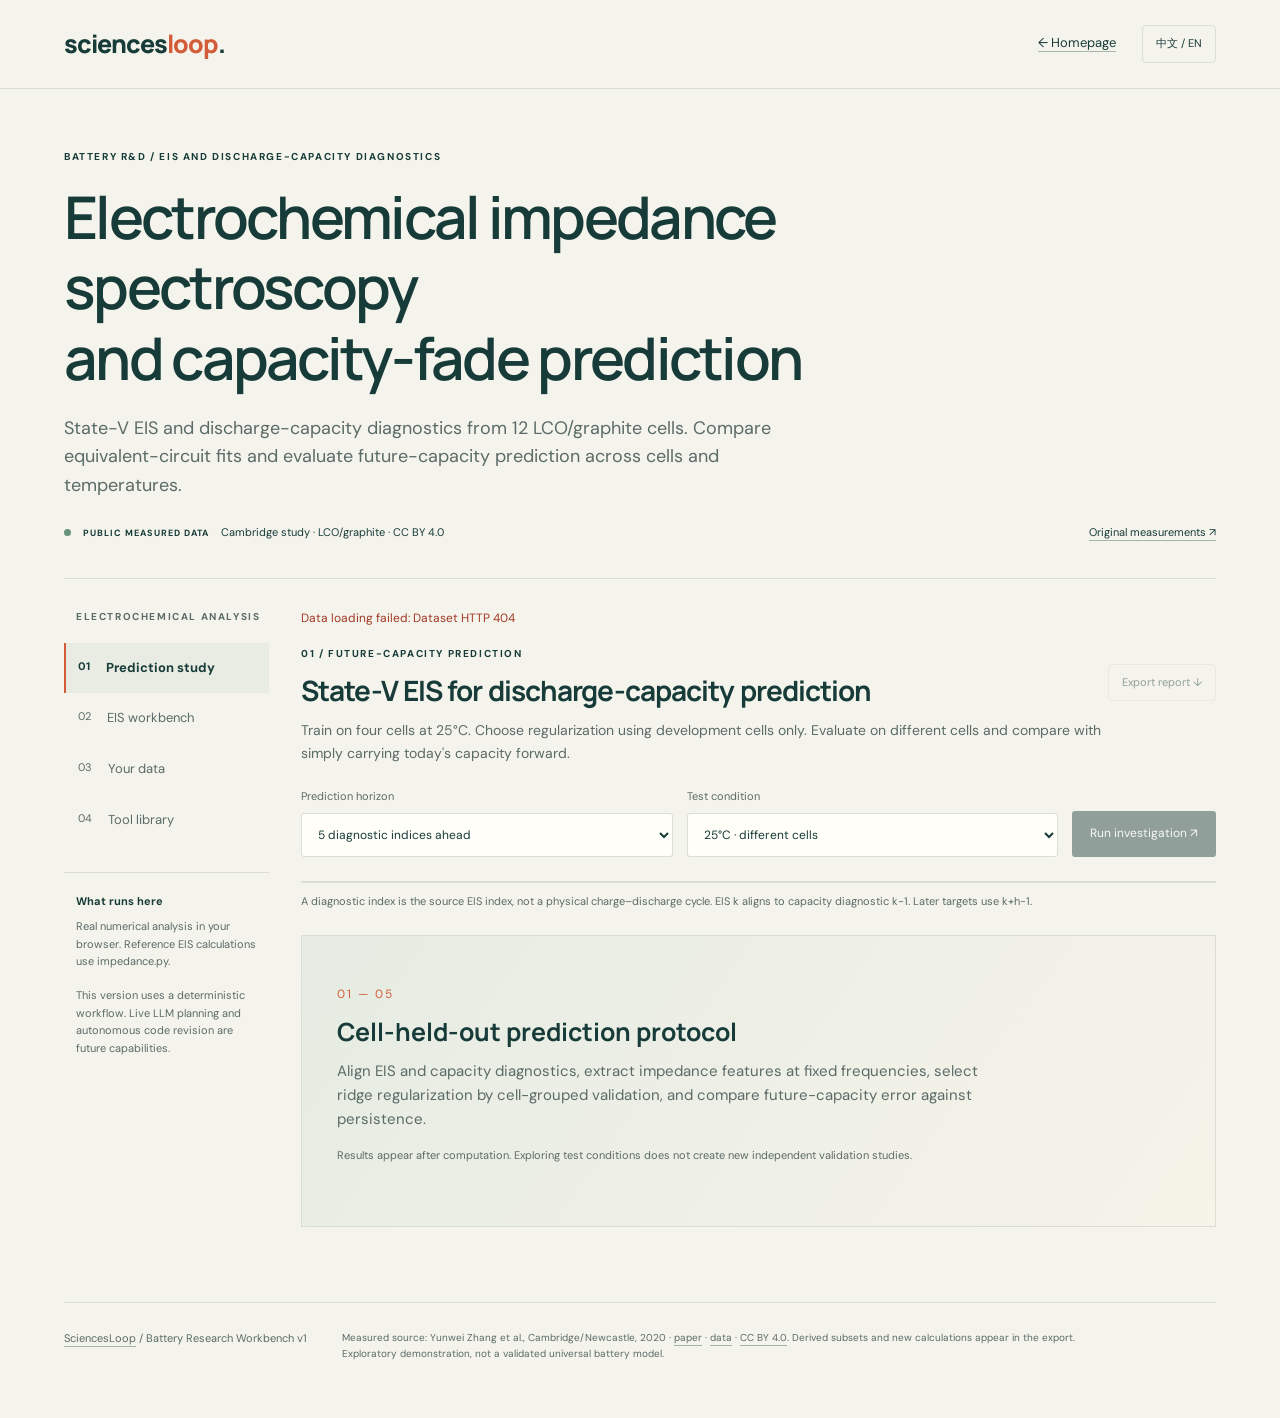
==== tools/battery-tools/web/index.html @ 1ac0e7f2 "Add executable battery research tools with EIS fitting and held-out capacity forecasts" ====
<!doctype html>
<html lang="en"><head><meta charset="utf-8"><meta name="viewport" content="width=device-width,initial-scale=1"><meta name="description" content="An executable battery research workbench using measured impedance and capacity data."><title>Battery Research Workbench · SciencesLoop</title><link rel="stylesheet" href="styles.css"></head>
<body><header><a class="brand" href="https://sciencesloop.com/">sciences<span>loop</span>.</a><nav><a href="https://sciencesloop.com/">← Homepage</a><button id="language" class="quiet">中文 / EN</button></nav></header>
<main><section class="intro"><div class="eyebrow">BATTERY R&D / EIS AND DISCHARGE-CAPACITY DIAGNOSTICS</div><h1 id="hero">Electrochemical impedance spectroscopy<br>and capacity-fade prediction</h1><p id="lead">State-V EIS and discharge-capacity diagnostics from 12 LCO/graphite cells. Compare equivalent-circuit fits and evaluate future-capacity prediction across cells and temperatures.</p><div class="source-line"><span class="dot"></span><strong>PUBLIC MEASURED DATA</strong><span>Cambridge study · LCO/graphite · CC BY 4.0</span><a href="https://doi.org/10.5281/zenodo.3633835" target="_blank" rel="noreferrer">Original measurements ↗</a></div></section>
<div class="workspace"><aside><div class="rail-label">ELECTROCHEMICAL ANALYSIS</div><button class="tab active" data-tab="investigation">01 <span>Prediction study</span></button><button class="tab" data-tab="eis">02 <span>EIS workbench</span></button><button class="tab" data-tab="import">03 <span>Your data</span></button><button class="tab" data-tab="tools">04 <span>Tool library</span></button><div class="rail-note"><strong>What runs here</strong><p>Real numerical analysis in your browser. Reference EIS calculations use impedance.py.</p><p>This version uses a deterministic workflow. Live LLM planning and autonomous code revision are future capabilities.</p></div></aside>
<div class="content"><div id="status" role="status" aria-live="polite">Loading checksum-verified measured data…</div>
<section class="panel" id="investigation"><div class="section-top"><div><div class="eyebrow">01 / FUTURE-CAPACITY PREDICTION</div><h2 id="questionTitle">State-V EIS for discharge-capacity prediction</h2></div><button class="quiet" id="downloadReport" disabled>Export report ↓</button></div><p class="muted" id="questionText">Train on four cells at 25°C. Choose regularization using development cells only. Evaluate on different cells and compare with simply carrying today's capacity forward.</p>
<div class="controls"><label>Prediction horizon<select id="horizon"><option value="5">5 diagnostic indices ahead</option><option value="10">10 diagnostic indices ahead</option><option value="20">20 diagnostic indices ahead</option></select></label><label>Test condition<select id="domain"><option value="25">25°C · different cells</option><option value="35">35°C · temperature shift</option><option value="45">45°C · temperature shift</option></select></label><button class="primary" id="run" disabled>Run investigation ↗</button></div>
<div class="facts" id="facts"></div><p class="small">A diagnostic index is the source EIS index, not a physical charge–discharge cycle. EIS k aligns to capacity diagnostic k−1. Later targets use k+h−1.</p>
<div id="results" hidden><div class="finding"><div class="eyebrow">HELD-OUT-CELL RESULTS</div><h3 id="findingTitle"></h3><p id="findingText"></p></div><div class="metrics" id="metrics"></div><div class="chart-grid"><article><h3>Measured and predicted capacity</h3><p class="small">Forecasts use EIS at the earlier index. Bands use development residuals.</p><label class="inline">Cell <select id="resultCell"></select></label><div id="capacityChart" class="chart"></div></article><article><h3>Prediction vs. withheld measurement</h3><p class="small">Each point is a diagnostic record. Points within a cell are correlated.</p><div id="scatterChart" class="chart"></div></article></div><article class="full"><h3>Model comparison</h3><div id="modelTable"></div><p class="small">MAE is the mean of each cell's MAE, in mAh. Residual bands have no guaranteed coverage.</p></article><div class="chart-grid"><article><h3>Development validation</h3><div id="cvChart" class="chart compact"></div><p class="small">Leave one development cell out. Test cells do not select alpha.</p></article><article><h3>Next experiment</h3><p id="nextExperiment"></p><p class="small">A proposal for a qualified researcher. No instrument command executes.</p></article></div><article class="full trace"><div class="section-top"><h3>Execution record</h3><button id="downloadPredictions" class="quiet">Prediction CSV ↓</button></div><ol id="trace"></ol><details><summary>Inspect model and numerical source</summary><p><a href="analysis.mjs" download>Numerical source</a> · <a href="data.json" download>Derived public dataset</a></p><pre id="modelCode"></pre></details></article></div>
<div id="empty" class="empty"><span>01 — 05</span><h3>Cell-held-out prediction protocol</h3><p>Align EIS and capacity diagnostics, extract impedance features at fixed frequencies, select ridge regularization by cell-grouped validation, and compare future-capacity error against persistence.</p><p class="small">Results appear after computation. Exploring test conditions does not create new independent validation studies.</p></div></section>
<section class="panel" id="eis" hidden><div class="eyebrow">02 / IMPEDANCE ANALYSIS</div><h2>Equivalent-circuit fitting and linear-KK assessment</h2><p class="muted">Inspect measured Nyquist curves and a model-dependent fit. Three reference spectra include linear-KK checks and RC-versus-CPE fits computed with impedance.py.</p><div class="controls"><label>Cell<select id="eisCell"></select></label><label>Diagnostic index<select id="eisCycle"></select></label><button class="primary" id="fit">Fit candidate circuit ↗</button></div><p class="small">Candidate: R0 + parallel(R1, CPE) + semi-infinite Warburg. Only capacitive points enter this fit. Fitted parameters do not uniquely identify a physical process.</p><div class="chart-grid"><article><h3>Nyquist plot</h3><div id="nyquist" class="chart"></div></article><article><h3>Modulus and frequency</h3><div id="bode" class="chart"></div></article></div><div id="fitResults"></div><article class="full"><h3>Checks before interpretation</h3><p id="eisChecks"></p><p class="small">KK consistency does not prove linearity, stationarity or a degradation mechanism. More than one circuit may explain a spectrum.</p></article></section>
<section class="panel" id="import" hidden><div class="eyebrow">03 / BRING YOUR DATA</div><h2>Battery-test CSV import and dQ/dV analysis</h2><p class="muted">Files stay in this browser session. This version reads the CSV schemas below; vendor-native files need a verified adapter.</p><label class="upload">Choose a CSV<input id="upload" type="file" accept=".csv,text/csv"></label><div id="importStatus" role="status" aria-live="polite"></div><article class="full"><h3>EIS CSV</h3><p>One row per frequency point. Use actual imaginary impedance, not −Im(Z), in z_imag_ohm. Single-spectrum fitting is available here. Multi-cell prediction for imported data is a later adapter.</p><pre>cell_id,cycle,frequency_hz,z_real_ohm,z_imag_ohm
cell_A,1,1000,0.41,-0.03</pre><button id="templateEis" class="quiet">Download measured EIS example ↓</button><p class="small">The example is a derivative of the cited Cambridge data.</p></article><article class="full"><h3>Cycling CSV and dQ/dV</h3><p>One continuous constant-current charge or discharge segment per cell/cycle/direction. Capacity must accumulate through the segment.</p><pre>cell_id,cycle,voltage_v,capacity_mah,current_a
cell_A,1,3.6,0.02,0.01</pre><p class="small">Checks current variation and voltage reversals before local-linear differentiation over 20 mV. Peaks depend on sampling and preprocessing. No diffusion or EIS estimate comes from a smooth cycling curve.</p><button id="templateCycling" class="quiet">Download column template ↓</button></article><div id="importResults"></div></section>
<section class="panel" id="tools" hidden><div class="eyebrow">04 / THE EXISTING TOOL ECOSYSTEM</div><h2>Battery data-processing and calculation tools</h2><p class="muted">The difficult work is deciding what data and assumptions each calculation needs, then checking whether its result answers the research question.</p><div id="toolTable"></div><article class="full"><h3>The agent's research job</h3><p>Identify data and units, assess method applicability, develop and test analysis code, compare models on independent cases, and propose a discriminating measurement.</p><p class="small">Implemented: public-data audit, impedance.py reference checks and fits, browser circuit fitting, CSV/dQ/dV checks, grouped model selection and prediction. Other packages below are researched integration candidates.</p></article></section>
</div></div><footer><div><a href="https://sciencesloop.com/">SciencesLoop</a> / Battery Research Workbench v1</div><p>Measured source: Yunwei Zhang et al., Cambridge/Newcastle, 2020 · <a href="https://doi.org/10.1038/s41467-020-15235-7">paper</a> · <a href="https://doi.org/10.5281/zenodo.3633835">data</a> · <a href="https://creativecommons.org/licenses/by/4.0/">CC BY 4.0</a>. Derived subsets and new calculations appear in the export. Exploratory demonstration, not a validated universal battery model.</p></footer></main><script type="module" src="app.mjs"></script></body></html>
---- tools/battery-tools/web/styles.css ----
@import url('https://fonts.googleapis.com/css2?family=DM+Sans:wght@400;500;600;700&family=Manrope:wght@400;500;600;700;800&display=swap');
:root{--ink:#173b38;--muted:#5b6b67;--bg:#f4f3ec;--paper:#fffef9;--line:#d9dfd7;--accent:#d45d39;--soft:#e8ede5}*{box-sizing:border-box}body{margin:0;background:var(--bg);color:var(--ink);font:15px/1.6 'DM Sans',system-ui,sans-serif}header{max-width:1440px;margin:auto;padding:25px 5%;display:flex;align-items:center;justify-content:space-between;border-bottom:1px solid var(--line)}a{color:inherit;text-decoration-color:#a3b6a7;text-underline-offset:4px}.brand{font:800 25px Manrope,system-ui;text-decoration:none;letter-spacing:-1px}.brand span{color:var(--accent)}nav{display:flex;align-items:center;gap:26px;font-size:13px}button,select,input{font:inherit}button,a,select,summary{touch-action:manipulation}button{cursor:pointer}button:disabled{opacity:.45;cursor:wait}button:focus-visible,a:focus-visible,select:focus-visible,summary:focus-visible{outline:3px solid var(--accent);outline-offset:4px}main{max-width:1440px;margin:auto;padding:0 5%}.intro{padding:60px 0 36px}.eyebrow,.rail-label{font-size:10px;font-weight:700;letter-spacing:1.6px}h1,h2,h3{font-family:Manrope,system-ui;line-height:1.2}h1{font-size:clamp(36px,4.6vw,62px);letter-spacing:-2.7px;font-weight:600;margin:17px 0 20px;max-width:900px}h2{font-size:28px;letter-spacing:-.9px;margin:12px 0}h3{font-size:18px;font-weight:700;margin:0 0 16px}p{margin:0 0 16px}.intro>p{font-size:18px;max-width:740px;color:var(--muted)}.source-line{display:flex;align-items:center;gap:12px;flex-wrap:wrap;font-size:11px;margin-top:24px}.source-line strong{font-size:9px;letter-spacing:1px}.source-line a{margin-left:auto}.dot{width:7px;height:7px;border-radius:50%;background:#68917c}.workspace{display:grid;grid-template-columns:205px minmax(0,1fr);border-top:1px solid var(--line);gap:32px;padding-top:30px}aside{align-self:start;position:sticky;top:20px}.rail-label{color:var(--muted);padding:0 0 18px 12px}.tab{display:flex;gap:16px;width:100%;border:0;background:none;color:var(--muted);padding:15px 12px;text-align:left;font-size:11px;border-left:2px solid transparent}.tab span{font-size:13px}.tab.active{color:var(--ink);border-color:var(--accent);background:#e9ece3;font-weight:700}.rail-note{font-size:11px;color:var(--muted);border-top:1px solid var(--line);margin-top:26px;padding:20px 12px}.rail-note strong{color:var(--ink)}.rail-note p{margin-top:8px}.content{min-width:0}#status{font-size:12px;color:var(--muted);padding-bottom:18px}.panel{padding-bottom:40px}.panel[hidden]{display:none}.section-top{display:flex;justify-content:space-between;gap:20px;align-items:center}.quiet{border:1px solid var(--line);background:transparent;color:var(--ink);border-radius:4px;padding:9px 13px;font-size:11px;white-space:nowrap}.muted{color:var(--muted);font-size:14px;max-width:820px}.small{font-size:11px;color:var(--muted);line-height:1.6}.controls{display:flex;gap:14px;align-items:end;margin:24px 0}.controls label{font-size:11px;color:var(--muted);display:flex;flex:1;flex-direction:column;gap:7px}select{width:100%;border:1px solid var(--line);padding:12px;background:var(--paper);border-radius:3px;color:var(--ink);font-size:12px}.primary{border:0;border-radius:3px;background:var(--ink);color:white;padding:13px 18px;font-size:12px;min-height:43px;white-space:nowrap}.primary:hover{background:#28554b}.facts{display:flex;border-top:1px solid var(--line);border-bottom:1px solid var(--line);margin:24px 0 10px}.fact{flex:1;padding:16px 10px;border-right:1px solid var(--line)}.fact:first-child{padding-left:0}.fact:last-child{border:0}.fact b{display:block;font-size:22px;font-weight:500}.fact small{font-size:10px;color:var(--muted)}.empty{padding:45px 35px;border:1px solid var(--line);margin-top:25px;background:linear-gradient(125deg,#e6ece3,#f6f3e9)}.empty>span{color:var(--accent);font-size:12px;letter-spacing:2px}.empty h3{font-size:25px;margin:12px 0}.empty p{max-width:660px;color:var(--muted)}.finding{padding:25px 0;border-bottom:1px solid var(--line)}.finding .eyebrow{color:var(--accent)}.finding h3{font-size:24px;margin:12px 0}.finding p{font-size:13px}.metrics{display:grid;grid-template-columns:repeat(3,1fr);gap:20px;padding:24px 0}.metric{border-left:2px solid var(--line);padding-left:15px}.metric strong{font-size:25px;display:block;font-weight:500}.metric small{font-size:10px;color:var(--muted)}.metric .best{color:var(--accent)}.chart-grid{display:grid;grid-template-columns:1fr 1fr;gap:20px;margin:0 0 20px}article{background:var(--paper);padding:23px 22px;border:1px solid var(--line);min-width:0}article.full{margin-bottom:20px}.chart{min-height:270px;width:100%;margin-top:12px}.chart svg{display:block;width:100%;height:auto}.chart.compact{min-height:190px}.inline{font-size:11px;display:flex;align-items:center;gap:10px}.inline select{padding:5px;width:auto;font-size:11px}.legend{display:flex;gap:12px;flex-wrap:wrap;font-size:9px;color:var(--muted)}.legend i{display:inline-block;width:12px;height:3px;margin:0 4px 2px 0}table{width:100%;border-collapse:collapse;font-size:11px}th{text-align:left;font-weight:600;color:var(--muted);border-bottom:1px solid var(--line);padding:12px 8px}td{padding:12px 8px;border-bottom:1px solid #eceee6;vertical-align:top}td:first-child,th:first-child{padding-left:0}.trace ol{list-style:none;counter-reset:trace;padding:0;margin:10px 0 24px}.trace li{counter-increment:trace;padding:12px 0 12px 34px;border-bottom:1px solid var(--line);position:relative;font-size:12px}.trace li:before{content:counter(trace,decimal-leading-zero);position:absolute;left:0;color:var(--accent);font-size:10px;top:14px}.trace li b{display:block}.trace li span{color:var(--muted);font-size:11px}pre{background:#edf0e9;padding:18px;overflow:auto;font:11px/1.7 ui-monospace,monospace;white-space:pre-wrap;overflow-wrap:anywhere;border-radius:3px}details{font-size:12px}summary{cursor:pointer}.upload{display:block;padding:25px;border:1px dashed #91a89a;margin:24px 0;background:#eaf0e7;font-weight:500}.upload input{display:block;margin-top:12px;width:100%;font-size:12px}#importStatus{font-size:13px;padding:10px 0}.error{color:#a23823!important}.success{color:#2f684b}#toolTable a{font-weight:600}footer{border-top:1px solid var(--line);display:flex;gap:35px;margin-top:35px;padding:27px 0 40px;font-size:11px;color:var(--muted)}footer>div{white-space:nowrap}footer>p{font-size:10px;max-width:740px}.table-scroll{overflow-x:auto}.notice{padding:15px;background:var(--soft);font-size:12px;margin:18px 0}
@media(max-width:1000px){.workspace{grid-template-columns:165px minmax(0,1fr);gap:20px}.controls{flex-wrap:wrap}.controls .primary{width:100%}.chart-grid{grid-template-columns:1fr}.chart{min-height:220px}h1{letter-spacing:-1.8px}.source-line a{margin-left:0}.metrics{gap:10px}.metric{padding-left:10px}}
@media(max-width:650px){header{padding:18px 5%}.brand{font-size:21px}nav{gap:13px}nav>a{font-size:10px}.intro{padding-top:35px}h1{font-size:37px;letter-spacing:-1.7px}.intro>p{font-size:15px}.source-line{gap:8px;font-size:10px}.workspace{display:block;padding-top:18px}aside{position:static;display:flex;overflow-x:auto;margin-bottom:24px;border-bottom:1px solid var(--line)}.rail-label,.rail-note{display:none}.tab{width:auto;flex-shrink:0;border:0;border-bottom:2px solid transparent;padding:12px 10px;gap:6px}.tab span{font-size:10px}.tab.active{border-color:var(--accent)}h2{font-size:24px}.section-top{align-items:start;flex-wrap:wrap}.section-top>.quiet{padding:6px 9px}.controls{gap:10px}.controls label{min-width:130px}.facts{flex-wrap:wrap}.fact{min-width:45%;border-bottom:1px solid var(--line)}.fact:nth-child(2){border-right:0}.fact:nth-child(3){padding-left:0}.fact b{font-size:20px}.metrics{grid-template-columns:1fr}.metric{padding:8px 0 8px 14px}.metric strong{font-size:24px}.empty{padding:25px}.empty h3{font-size:22px}article{padding:20px 15px}.chart{min-height:190px}.chart-grid{gap:15px}footer{display:block}footer>div{margin-bottom:15px}table{font-size:10px}th,td{padding:10px 6px}}
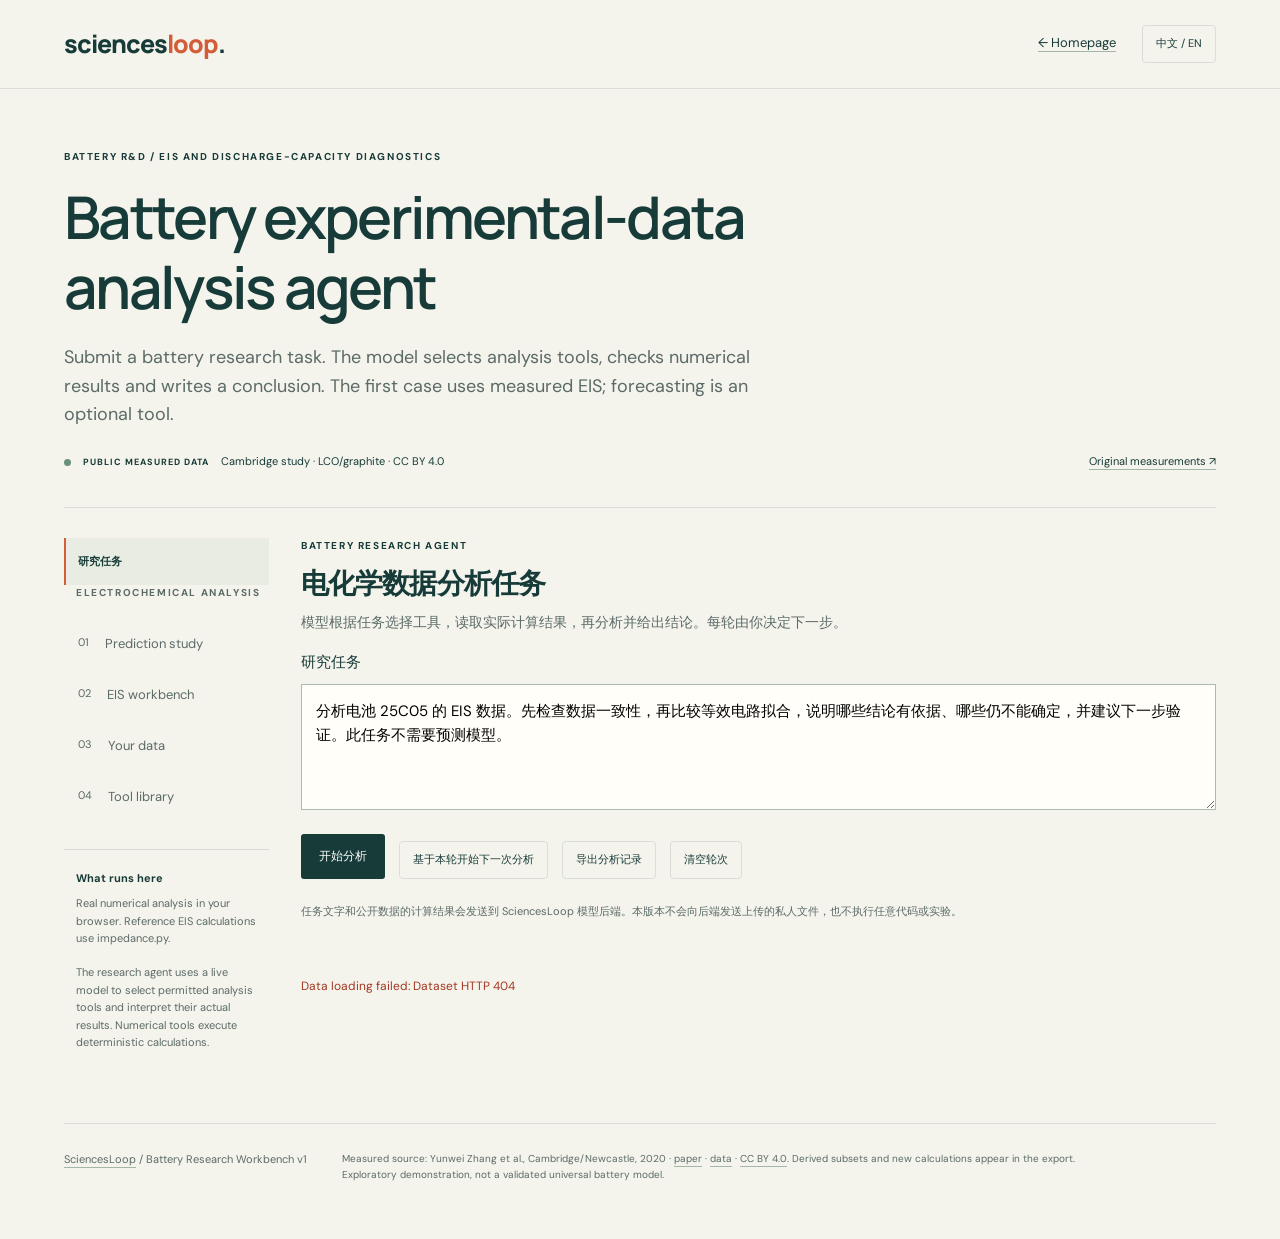
==== commit 033582d3: "Add live model-selected battery tools and researcher-started iterative analysis" ====
--- a/tools/battery-tools/web/index.html
+++ b/tools/battery-tools/web/index.html
@@ -1,8 +1,8 @@
 <!doctype html>
 <html lang="en"><head><meta charset="utf-8"><meta name="viewport" content="width=device-width,initial-scale=1"><meta name="description" content="An executable battery research workbench using measured impedance and capacity data."><title>Battery Research Workbench · SciencesLoop</title><link rel="stylesheet" href="styles.css"></head>
 <body><header><a class="brand" href="https://sciencesloop.com/">sciences<span>loop</span>.</a><nav><a href="https://sciencesloop.com/">← Homepage</a><button id="language" class="quiet">中文 / EN</button></nav></header>
-<main><section class="intro"><div class="eyebrow">BATTERY R&D / EIS AND DISCHARGE-CAPACITY DIAGNOSTICS</div><h1 id="hero">Electrochemical impedance spectroscopy<br>and capacity-fade prediction</h1><p id="lead">State-V EIS and discharge-capacity diagnostics from 12 LCO/graphite cells. Compare equivalent-circuit fits and evaluate future-capacity prediction across cells and temperatures.</p><div class="source-line"><span class="dot"></span><strong>PUBLIC MEASURED DATA</strong><span>Cambridge study · LCO/graphite · CC BY 4.0</span><a href="https://doi.org/10.5281/zenodo.3633835" target="_blank" rel="noreferrer">Original measurements ↗</a></div></section>
-<div class="workspace"><aside><div class="rail-label">ELECTROCHEMICAL ANALYSIS</div><button class="tab active" data-tab="investigation">01 <span>Prediction study</span></button><button class="tab" data-tab="eis">02 <span>EIS workbench</span></button><button class="tab" data-tab="import">03 <span>Your data</span></button><button class="tab" data-tab="tools">04 <span>Tool library</span></button><div class="rail-note"><strong>What runs here</strong><p>Real numerical analysis in your browser. Reference EIS calculations use impedance.py.</p><p>This version uses a deterministic workflow. Live LLM planning and autonomous code revision are future capabilities.</p></div></aside>
+<main><section class="intro"><div class="eyebrow">BATTERY R&D / EIS AND DISCHARGE-CAPACITY DIAGNOSTICS</div><h1 id="hero">Battery experimental-data analysis agent</h1><p id="lead">Submit a battery research task. The model selects analysis tools, checks numerical results and writes a conclusion. The first case uses measured EIS; forecasting is an optional tool.</p><div class="source-line"><span class="dot"></span><strong>PUBLIC MEASURED DATA</strong><span>Cambridge study · LCO/graphite · CC BY 4.0</span><a href="https://doi.org/10.5281/zenodo.3633835" target="_blank" rel="noreferrer">Original measurements ↗</a></div></section>
+<div class="workspace"><aside><div class="rail-label">ELECTROCHEMICAL ANALYSIS</div><button class="tab active" data-tab="investigation">01 <span>Prediction study</span></button><button class="tab" data-tab="eis">02 <span>EIS workbench</span></button><button class="tab" data-tab="import">03 <span>Your data</span></button><button class="tab" data-tab="tools">04 <span>Tool library</span></button><div class="rail-note"><strong>What runs here</strong><p>Real numerical analysis in your browser. Reference EIS calculations use impedance.py.</p><p>The research agent uses a live model to select permitted analysis tools and interpret their actual results. Numerical tools execute deterministic calculations.</p></div></aside>
 <div class="content"><div id="status" role="status" aria-live="polite">Loading checksum-verified measured data…</div>
 <section class="panel" id="investigation"><div class="section-top"><div><div class="eyebrow">01 / FUTURE-CAPACITY PREDICTION</div><h2 id="questionTitle">State-V EIS for discharge-capacity prediction</h2></div><button class="quiet" id="downloadReport" disabled>Export report ↓</button></div><p class="muted" id="questionText">Train on four cells at 25°C. Choose regularization using development cells only. Evaluate on different cells and compare with simply carrying today's capacity forward.</p>
 <div class="controls"><label>Prediction horizon<select id="horizon"><option value="5">5 diagnostic indices ahead</option><option value="10">10 diagnostic indices ahead</option><option value="20">20 diagnostic indices ahead</option></select></label><label>Test condition<select id="domain"><option value="25">25°C · different cells</option><option value="35">35°C · temperature shift</option><option value="45">45°C · temperature shift</option></select></label><button class="primary" id="run" disabled>Run investigation ↗</button></div>
@@ -14,4 +14,4 @@
 cell_A,1,1000,0.41,-0.03</pre><button id="templateEis" class="quiet">Download measured EIS example ↓</button><p class="small">The example is a derivative of the cited Cambridge data.</p></article><article class="full"><h3>Cycling CSV and dQ/dV</h3><p>One continuous constant-current charge or discharge segment per cell/cycle/direction. Capacity must accumulate through the segment.</p><pre>cell_id,cycle,voltage_v,capacity_mah,current_a
 cell_A,1,3.6,0.02,0.01</pre><p class="small">Checks current variation and voltage reversals before local-linear differentiation over 20 mV. Peaks depend on sampling and preprocessing. No diffusion or EIS estimate comes from a smooth cycling curve.</p><button id="templateCycling" class="quiet">Download column template ↓</button></article><div id="importResults"></div></section>
 <section class="panel" id="tools" hidden><div class="eyebrow">04 / THE EXISTING TOOL ECOSYSTEM</div><h2>Battery data-processing and calculation tools</h2><p class="muted">The difficult work is deciding what data and assumptions each calculation needs, then checking whether its result answers the research question.</p><div id="toolTable"></div><article class="full"><h3>The agent's research job</h3><p>Identify data and units, assess method applicability, develop and test analysis code, compare models on independent cases, and propose a discriminating measurement.</p><p class="small">Implemented: public-data audit, impedance.py reference checks and fits, browser circuit fitting, CSV/dQ/dV checks, grouped model selection and prediction. Other packages below are researched integration candidates.</p></article></section>
-</div></div><footer><div><a href="https://sciencesloop.com/">SciencesLoop</a> / Battery Research Workbench v1</div><p>Measured source: Yunwei Zhang et al., Cambridge/Newcastle, 2020 · <a href="https://doi.org/10.1038/s41467-020-15235-7">paper</a> · <a href="https://doi.org/10.5281/zenodo.3633835">data</a> · <a href="https://creativecommons.org/licenses/by/4.0/">CC BY 4.0</a>. Derived subsets and new calculations appear in the export. Exploratory demonstration, not a validated universal battery model.</p></footer></main><script type="module" src="app.mjs"></script></body></html>
+</div></div><footer><div><a href="https://sciencesloop.com/">SciencesLoop</a> / Battery Research Workbench v1</div><p>Measured source: Yunwei Zhang et al., Cambridge/Newcastle, 2020 · <a href="https://doi.org/10.1038/s41467-020-15235-7">paper</a> · <a href="https://doi.org/10.5281/zenodo.3633835">data</a> · <a href="https://creativecommons.org/licenses/by/4.0/">CC BY 4.0</a>. Derived subsets and new calculations appear in the export. Exploratory demonstration, not a validated universal battery model.</p></footer></main><script type="module" src="app.mjs"></script><script type="module" src="agent-ui.mjs"></script></body></html>
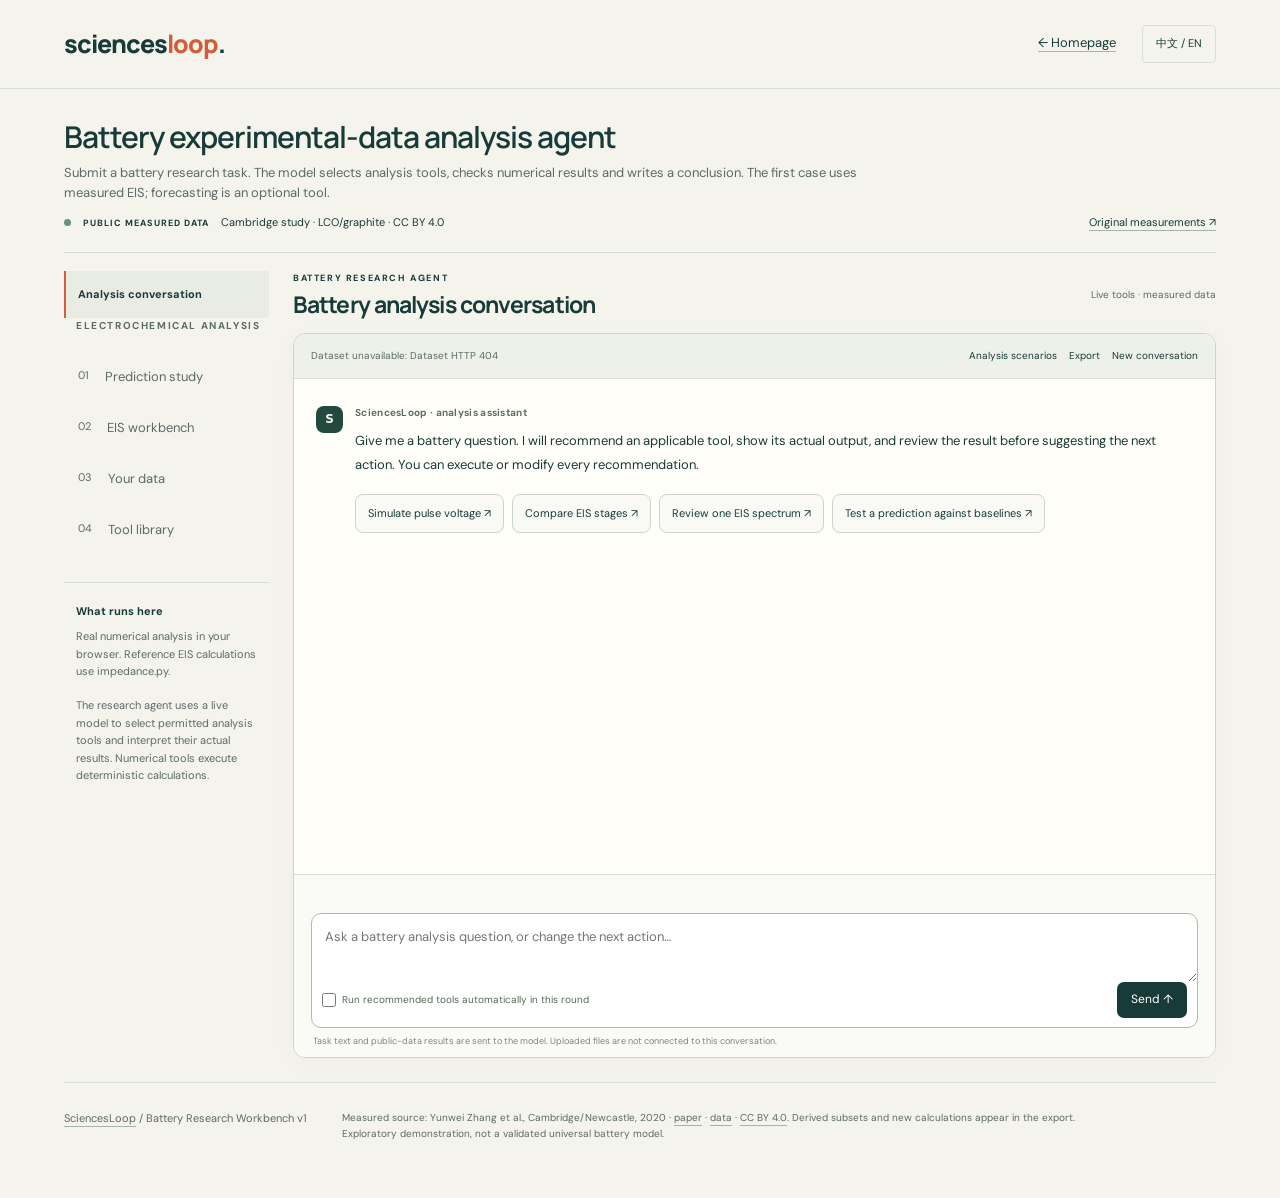
==== commit ea67b1f9: "Add interactive research conversation, reviewed actions, RC simulation and scenario study" ====
--- a/tools/battery-tools/web/index.html
+++ b/tools/battery-tools/web/index.html
@@ -1,9 +1,9 @@
 <!doctype html>
-<html lang="en"><head><meta charset="utf-8"><meta name="viewport" content="width=device-width,initial-scale=1"><meta name="description" content="An executable battery research workbench using measured impedance and capacity data."><title>Battery Research Workbench · SciencesLoop</title><link rel="stylesheet" href="styles.css"></head>
+<html lang="en"><head><meta charset="utf-8"><meta name="viewport" content="width=device-width,initial-scale=1"><meta name="description" content="An executable battery research workbench using measured impedance and capacity data."><title>Battery Research Workbench · SciencesLoop</title><link rel="stylesheet" href="styles.css"><link rel="stylesheet" href="agent-chat.css"></head>
 <body><header><a class="brand" href="https://sciencesloop.com/">sciences<span>loop</span>.</a><nav><a href="https://sciencesloop.com/">← Homepage</a><button id="language" class="quiet">中文 / EN</button></nav></header>
 <main><section class="intro"><div class="eyebrow">BATTERY R&D / EIS AND DISCHARGE-CAPACITY DIAGNOSTICS</div><h1 id="hero">Battery experimental-data analysis agent</h1><p id="lead">Submit a battery research task. The model selects analysis tools, checks numerical results and writes a conclusion. The first case uses measured EIS; forecasting is an optional tool.</p><div class="source-line"><span class="dot"></span><strong>PUBLIC MEASURED DATA</strong><span>Cambridge study · LCO/graphite · CC BY 4.0</span><a href="https://doi.org/10.5281/zenodo.3633835" target="_blank" rel="noreferrer">Original measurements ↗</a></div></section>
 <div class="workspace"><aside><div class="rail-label">ELECTROCHEMICAL ANALYSIS</div><button class="tab active" data-tab="investigation">01 <span>Prediction study</span></button><button class="tab" data-tab="eis">02 <span>EIS workbench</span></button><button class="tab" data-tab="import">03 <span>Your data</span></button><button class="tab" data-tab="tools">04 <span>Tool library</span></button><div class="rail-note"><strong>What runs here</strong><p>Real numerical analysis in your browser. Reference EIS calculations use impedance.py.</p><p>The research agent uses a live model to select permitted analysis tools and interpret their actual results. Numerical tools execute deterministic calculations.</p></div></aside>
-<div class="content"><div id="status" role="status" aria-live="polite">Loading checksum-verified measured data…</div>
+<div class="content"><div id="agent-boot" role="status">Loading analysis conversation / 正在加载分析对话…</div><noscript>此分析对话需要 JavaScript。请在浏览器中打开网页并启用 JavaScript。</noscript><div id="status" role="status" aria-live="polite">Loading checksum-verified measured data…</div>
 <section class="panel" id="investigation"><div class="section-top"><div><div class="eyebrow">01 / FUTURE-CAPACITY PREDICTION</div><h2 id="questionTitle">State-V EIS for discharge-capacity prediction</h2></div><button class="quiet" id="downloadReport" disabled>Export report ↓</button></div><p class="muted" id="questionText">Train on four cells at 25°C. Choose regularization using development cells only. Evaluate on different cells and compare with simply carrying today's capacity forward.</p>
 <div class="controls"><label>Prediction horizon<select id="horizon"><option value="5">5 diagnostic indices ahead</option><option value="10">10 diagnostic indices ahead</option><option value="20">20 diagnostic indices ahead</option></select></label><label>Test condition<select id="domain"><option value="25">25°C · different cells</option><option value="35">35°C · temperature shift</option><option value="45">45°C · temperature shift</option></select></label><button class="primary" id="run" disabled>Run investigation ↗</button></div>
 <div class="facts" id="facts"></div><p class="small">A diagnostic index is the source EIS index, not a physical charge–discharge cycle. EIS k aligns to capacity diagnostic k−1. Later targets use k+h−1.</p>
@@ -14,4 +14,4 @@
 cell_A,1,1000,0.41,-0.03</pre><button id="templateEis" class="quiet">Download measured EIS example ↓</button><p class="small">The example is a derivative of the cited Cambridge data.</p></article><article class="full"><h3>Cycling CSV and dQ/dV</h3><p>One continuous constant-current charge or discharge segment per cell/cycle/direction. Capacity must accumulate through the segment.</p><pre>cell_id,cycle,voltage_v,capacity_mah,current_a
 cell_A,1,3.6,0.02,0.01</pre><p class="small">Checks current variation and voltage reversals before local-linear differentiation over 20 mV. Peaks depend on sampling and preprocessing. No diffusion or EIS estimate comes from a smooth cycling curve.</p><button id="templateCycling" class="quiet">Download column template ↓</button></article><div id="importResults"></div></section>
 <section class="panel" id="tools" hidden><div class="eyebrow">04 / THE EXISTING TOOL ECOSYSTEM</div><h2>Battery data-processing and calculation tools</h2><p class="muted">The difficult work is deciding what data and assumptions each calculation needs, then checking whether its result answers the research question.</p><div id="toolTable"></div><article class="full"><h3>The agent's research job</h3><p>Identify data and units, assess method applicability, develop and test analysis code, compare models on independent cases, and propose a discriminating measurement.</p><p class="small">Implemented: public-data audit, impedance.py reference checks and fits, browser circuit fitting, CSV/dQ/dV checks, grouped model selection and prediction. Other packages below are researched integration candidates.</p></article></section>
-</div></div><footer><div><a href="https://sciencesloop.com/">SciencesLoop</a> / Battery Research Workbench v1</div><p>Measured source: Yunwei Zhang et al., Cambridge/Newcastle, 2020 · <a href="https://doi.org/10.1038/s41467-020-15235-7">paper</a> · <a href="https://doi.org/10.5281/zenodo.3633835">data</a> · <a href="https://creativecommons.org/licenses/by/4.0/">CC BY 4.0</a>. Derived subsets and new calculations appear in the export. Exploratory demonstration, not a validated universal battery model.</p></footer></main><script type="module" src="app.mjs"></script><script type="module" src="agent-ui.mjs"></script></body></html>
+</div></div><footer><div><a href="https://sciencesloop.com/">SciencesLoop</a> / Battery Research Workbench v1</div><p>Measured source: Yunwei Zhang et al., Cambridge/Newcastle, 2020 · <a href="https://doi.org/10.1038/s41467-020-15235-7">paper</a> · <a href="https://doi.org/10.5281/zenodo.3633835">data</a> · <a href="https://creativecommons.org/licenses/by/4.0/">CC BY 4.0</a>. Derived subsets and new calculations appear in the export. Exploratory demonstration, not a validated universal battery model.</p></footer></main><script type="module" src="app.mjs"></script><script type="module">import("./agent-chat.mjs").catch(e=>{const n=document.getElementById("agent-boot");if(n)n.textContent="对话未加载，请刷新页面或在 Safari / Chrome 中打开。 / Conversation failed to load: "+e.message;});</script></body></html>
--- a/tools/battery-tools/web/agent-chat.css
+++ b/tools/battery-tools/web/agent-chat.css
@@ -0,0 +1,2 @@
+.agent-chat-active .intro{padding:22px 0 20px}.agent-chat-active .intro h1{font-size:30px;letter-spacing:-1px;margin:8px 0}.agent-chat-active .intro>p{font-size:13px;max-width:850px;margin-bottom:8px}.agent-chat-active .source-line{margin-top:10px}.agent-chat-active .intro>.eyebrow{display:none}.agent-chat-active .workspace{padding-top:18px;gap:24px}.agent-chat-active #status{display:none}.agent-chat-panel{padding-bottom:0}.chat-heading{display:flex;justify-content:space-between;align-items:center;gap:15px;margin-bottom:14px}.chat-heading h2{font-size:23px;margin:6px 0 0}.chat-heading .eyebrow{font-size:9px}.chat-session-label{font-size:10px;color:var(--muted);white-space:nowrap}.chat-shell{border:1px solid #cbd5cb;border-radius:12px;overflow:hidden;background:#fffef9;box-shadow:0 6px 30px #173b3807}.chat-toolbar{display:flex;align-items:center;justify-content:space-between;gap:12px;padding:11px 17px;border-bottom:1px solid var(--line);background:#edf1e9;font-size:10px;color:var(--muted)}.chat-toolbar>div{display:flex;gap:12px}.chat-text-button{padding:3px 0;color:var(--ink);background:none;border:0;font-size:10px}.chat-messages{height:clamp(400px,55svh,700px);overflow-y:auto;overscroll-behavior:contain;scrollbar-gutter:stable;padding:26px 22px 12px;scroll-behavior:smooth}.chat-message{display:flex;gap:12px;margin:0 0 25px;align-items:flex-start}.chat-avatar{width:27px;height:27px;flex:0 0 27px;border-radius:8px;color:#f6f8f0;background:#23483e;text-align:center;line-height:27px;font:600 12px/27px system-ui;margin-top:1px}.chat-bubble{flex:1;min-width:0}.chat-message-label{font-size:10px;letter-spacing:.3px;color:#567062;margin-bottom:8px;font-weight:700}.chat-prose{font-size:13px;line-height:1.85;white-space:pre-wrap;overflow-wrap:anywhere}.chat-user .chat-avatar{background:#e6e8dc;color:#38503f}.chat-user .chat-bubble{background:#eef0e7;padding:13px 16px;border-radius:0 12px 12px 12px}.chat-tool .chat-avatar{background:#e8ede6;color:#315e48}.chat-tool .chat-bubble{border-left:2px solid #86a38e;padding-left:15px}.chat-pending{color:#6c7a70;animation:chat-pulse 1.7s ease-in-out infinite}.chat-starters{display:flex;flex-wrap:wrap;gap:8px;margin-top:17px}.chat-starter{background:#f9faf5;border:1px solid #cbd6c8;border-radius:8px;font-size:11px;color:var(--ink);padding:10px 12px;text-align:left}.chat-starter:hover{background:#eaf0e5;border-color:#71917c}.chat-action{background:#f0f3eb;border:1px solid #ccd8c8;border-radius:9px;padding:15px;margin-top:13px}.chat-tool-name{font-size:14px;font-weight:600;display:inline-block;margin-right:10px}.chat-tool-code{font:10px ui-monospace,monospace;color:#68806d}.chat-edit{margin-top:12px;font-size:11px}.chat-edit summary{margin-bottom:7px;color:#45634f}.chat-parameter-fields{display:flex;gap:12px;flex-wrap:wrap}.chat-parameter-fields label{display:flex;flex-direction:column;gap:5px;font-size:10px;min-width:145px;flex:1}.chat-parameter-fields select{padding:7px 10px;font-size:12px}.chat-action-buttons{display:flex;align-items:center;gap:10px;margin-top:13px}.chat-action-buttons button{border-radius:6px;min-height:38px;padding:9px 14px}.chat-table-scroll{overflow-x:auto;margin:10px 0 12px;border:1px solid #e2e8dc;border-radius:6px}.chat-table-scroll table{font-size:11px;min-width:280px}.chat-table-scroll th{background:#f1f4eb;color:#4a6652}.chat-table-scroll th,.chat-table-scroll td{padding:8px 11px!important}.chat-table-scroll tbody tr:last-child td{border-bottom:0}.chat-result-note{font-size:10px;line-height:1.7;color:#6c786c;white-space:pre-wrap;margin:8px 0}.chat-result-caption{font-size:12px;color:#345540;font-weight:600;margin:5px 0}.chat-raw{font-size:10px;margin-top:10px;color:#697868}.chat-raw pre{max-height:230px;overflow:auto;font-size:10px}.chat-composer{border-top:1px solid var(--line);padding:10px 17px 9px;background:#fafbf6}.chat-composer #agent-status{font-size:11px;color:#49664e;min-height:23px;line-height:1.55;margin:0 0 5px}.chat-composer form{border:1px solid #a9bcaa;border-radius:10px;background:white;overflow:hidden}.chat-composer textarea{resize:vertical;min-height:68px;max-height:180px;display:block;width:100%;border:0;background:none;padding:12px 13px;font:13px/1.7 'DM Sans',system-ui,sans-serif;color:var(--ink);outline:none}.chat-composer form:focus-within{outline:2px solid #8caa8b;outline-offset:1px}.chat-compose-bottom{display:flex;justify-content:space-between;align-items:center;gap:10px;padding:0 10px 9px}.chat-auto{display:flex;align-items:center;gap:6px;font-size:10px;color:#536a55}.chat-auto input{accent-color:#23483e;width:14px;height:14px;margin:0}.chat-compose-bottom .primary{border-radius:7px;padding:8px 14px;min-height:36px}.chat-compose-bottom .quiet{font-size:11px;border:0}.chat-privacy{font-size:9px;color:#7b8678;line-height:1.5;margin:7px 2px 0}.chat-error{color:#9d3824;font-size:12px}.chat-scenario{margin:10px 0;padding-bottom:10px;border-bottom:1px solid var(--line);font-size:11px}.chat-scenario summary{font-weight:600}.chat-scenario p{margin:8px 0}.chat-source{font-size:10px;margin-right:12px;display:inline-block}.chat-shell #agent-catalog{padding:14px 20px;background:#f5f7ef;max-height:350px;overflow:auto;border-bottom:1px solid var(--line)}#agent-catalog h3{font-size:16px}.sr-only{position:absolute;width:1px;height:1px;padding:0;margin:-1px;overflow:hidden;clip:rect(0,0,0,0);white-space:nowrap;border:0}.agent-chat-active footer{margin-top:24px}.chat-message button:disabled{cursor:default}.chat-message button:focus-visible,.chat-composer textarea:focus-visible{outline:2px solid #d45d39;outline-offset:2px}@keyframes chat-pulse{50%{opacity:.6}}@media(prefers-reduced-motion:reduce){.chat-pending{animation:none}.chat-messages{scroll-behavior:auto}}@media(max-width:800px){.chat-heading{align-items:start}.chat-session-label{display:none}.chat-toolbar{flex-wrap:wrap;gap:5px}.chat-messages{padding:20px 12px 8px}.chat-message{gap:8px}.chat-parameter-fields label{min-width:120px}}@media(max-width:650px){.agent-chat-active header{padding-top:13px;padding-bottom:13px}.agent-chat-active .intro{padding:13px 0}.agent-chat-active .intro h1{font-size:23px;letter-spacing:-.7px}.agent-chat-active .intro>p{font-size:11px;line-height:1.6;margin:0}.agent-chat-active .source-line{display:none}.agent-chat-active .workspace{padding-top:8px}.agent-chat-active aside{margin-bottom:12px}.agent-chat-active .tab{padding:9px 8px;font-size:10px}.chat-heading{margin-bottom:10px}.chat-heading h2{font-size:20px}.chat-heading .eyebrow{display:none}.chat-shell{border-radius:9px}.chat-toolbar{padding:9px 11px;font-size:9px}.chat-toolbar>div{gap:14px}.chat-messages{height:clamp(320px,51svh,600px);padding-top:18px}.chat-avatar{width:23px;height:23px;flex-basis:23px;font-size:10px;line-height:23px;border-radius:6px}.chat-prose{font-size:12px}.chat-user .chat-bubble{padding:10px 11px}.chat-action{padding:11px}.chat-tool-name{display:block;font-size:13px}.chat-action-buttons{gap:6px}.chat-action-buttons .primary,.chat-action-buttons .quiet{font-size:10px;padding:8px 10px}.chat-parameter-fields{gap:8px}.chat-parameter-fields label{min-width:95px}.chat-composer{padding:9px 10px}.chat-auto{font-size:9px;max-width:185px;line-height:1.5}.chat-compose-bottom{gap:5px}.chat-privacy{font-size:8px}.chat-composer textarea{font-size:16px;min-height:70px}.chat-table-scroll table{font-size:10px}.chat-result-note{font-size:9px}.chat-starter{font-size:10px;padding:9px}.chat-message{margin-bottom:21px}}
+.chat-parameter-fields input[type=number]{width:100%;padding:7px 10px;border:1px solid var(--line);border-radius:3px;background:var(--paper);color:var(--ink);font:12px system-ui}
